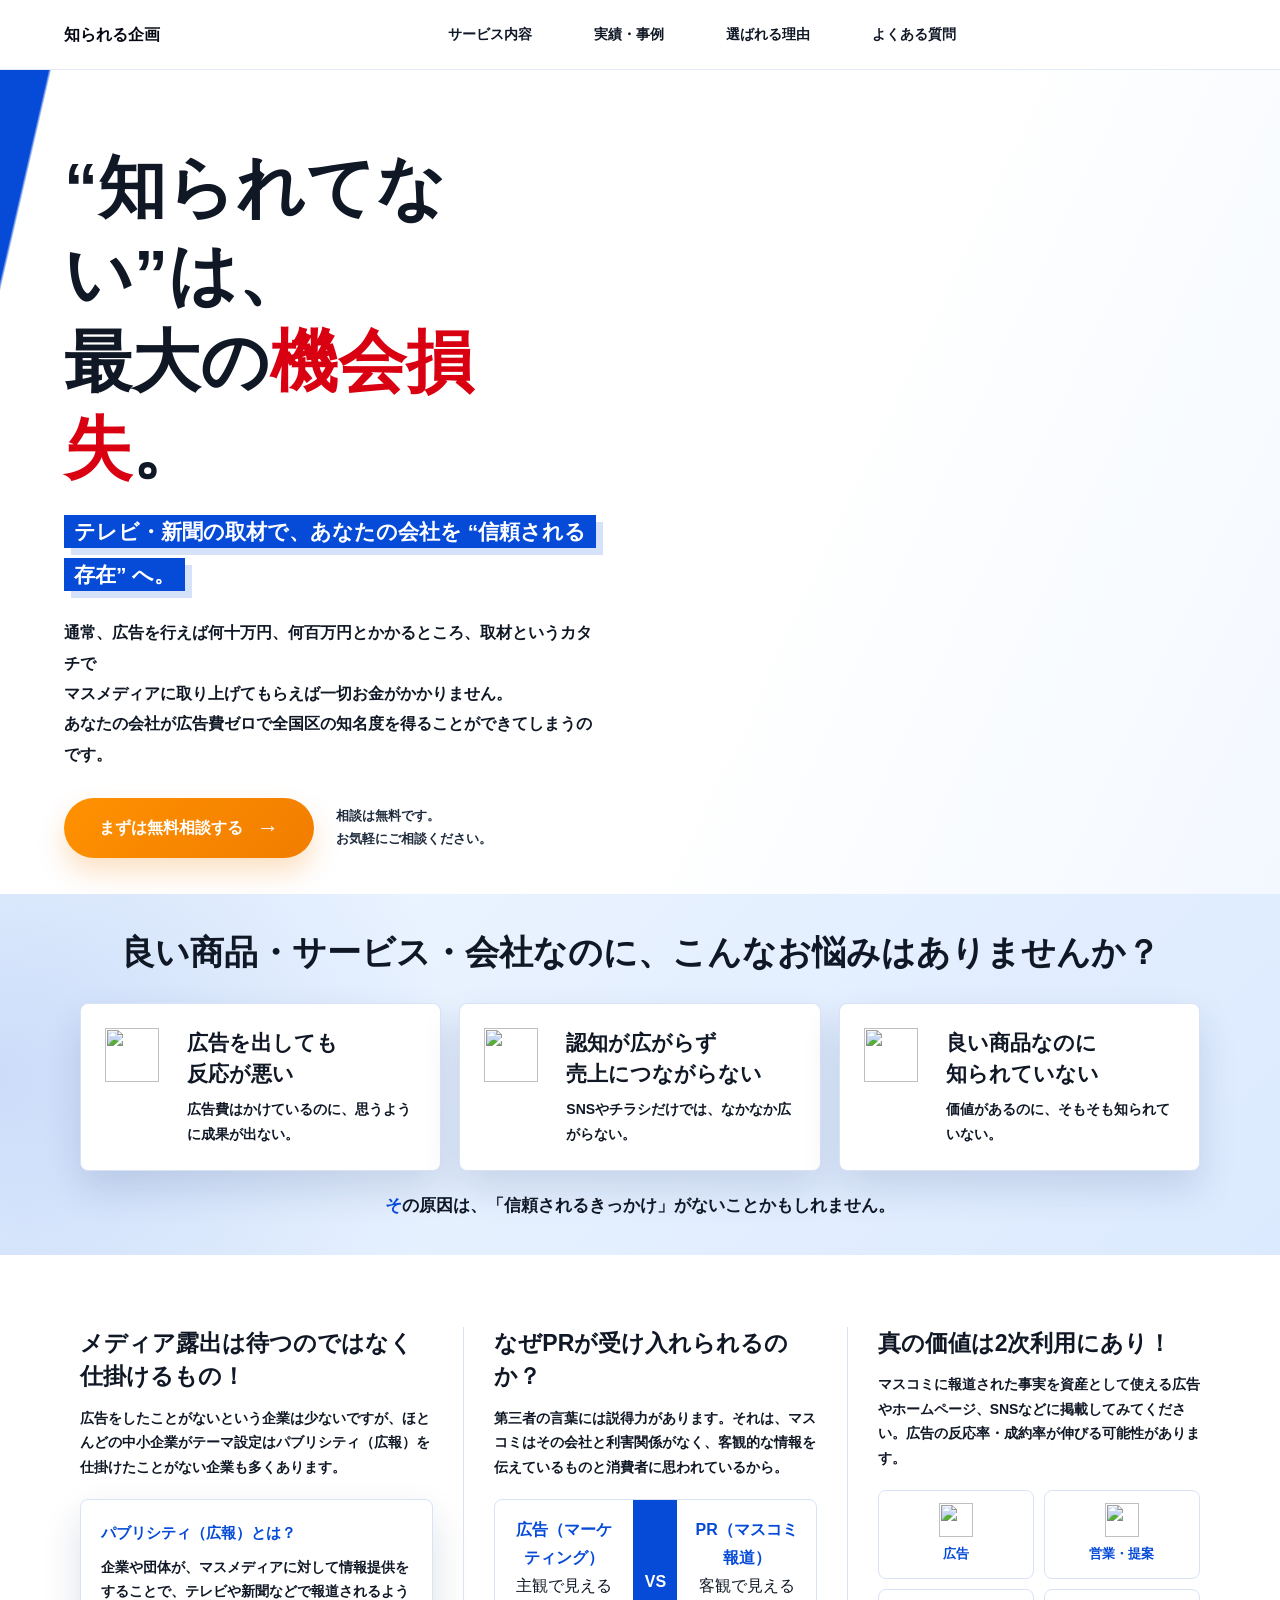
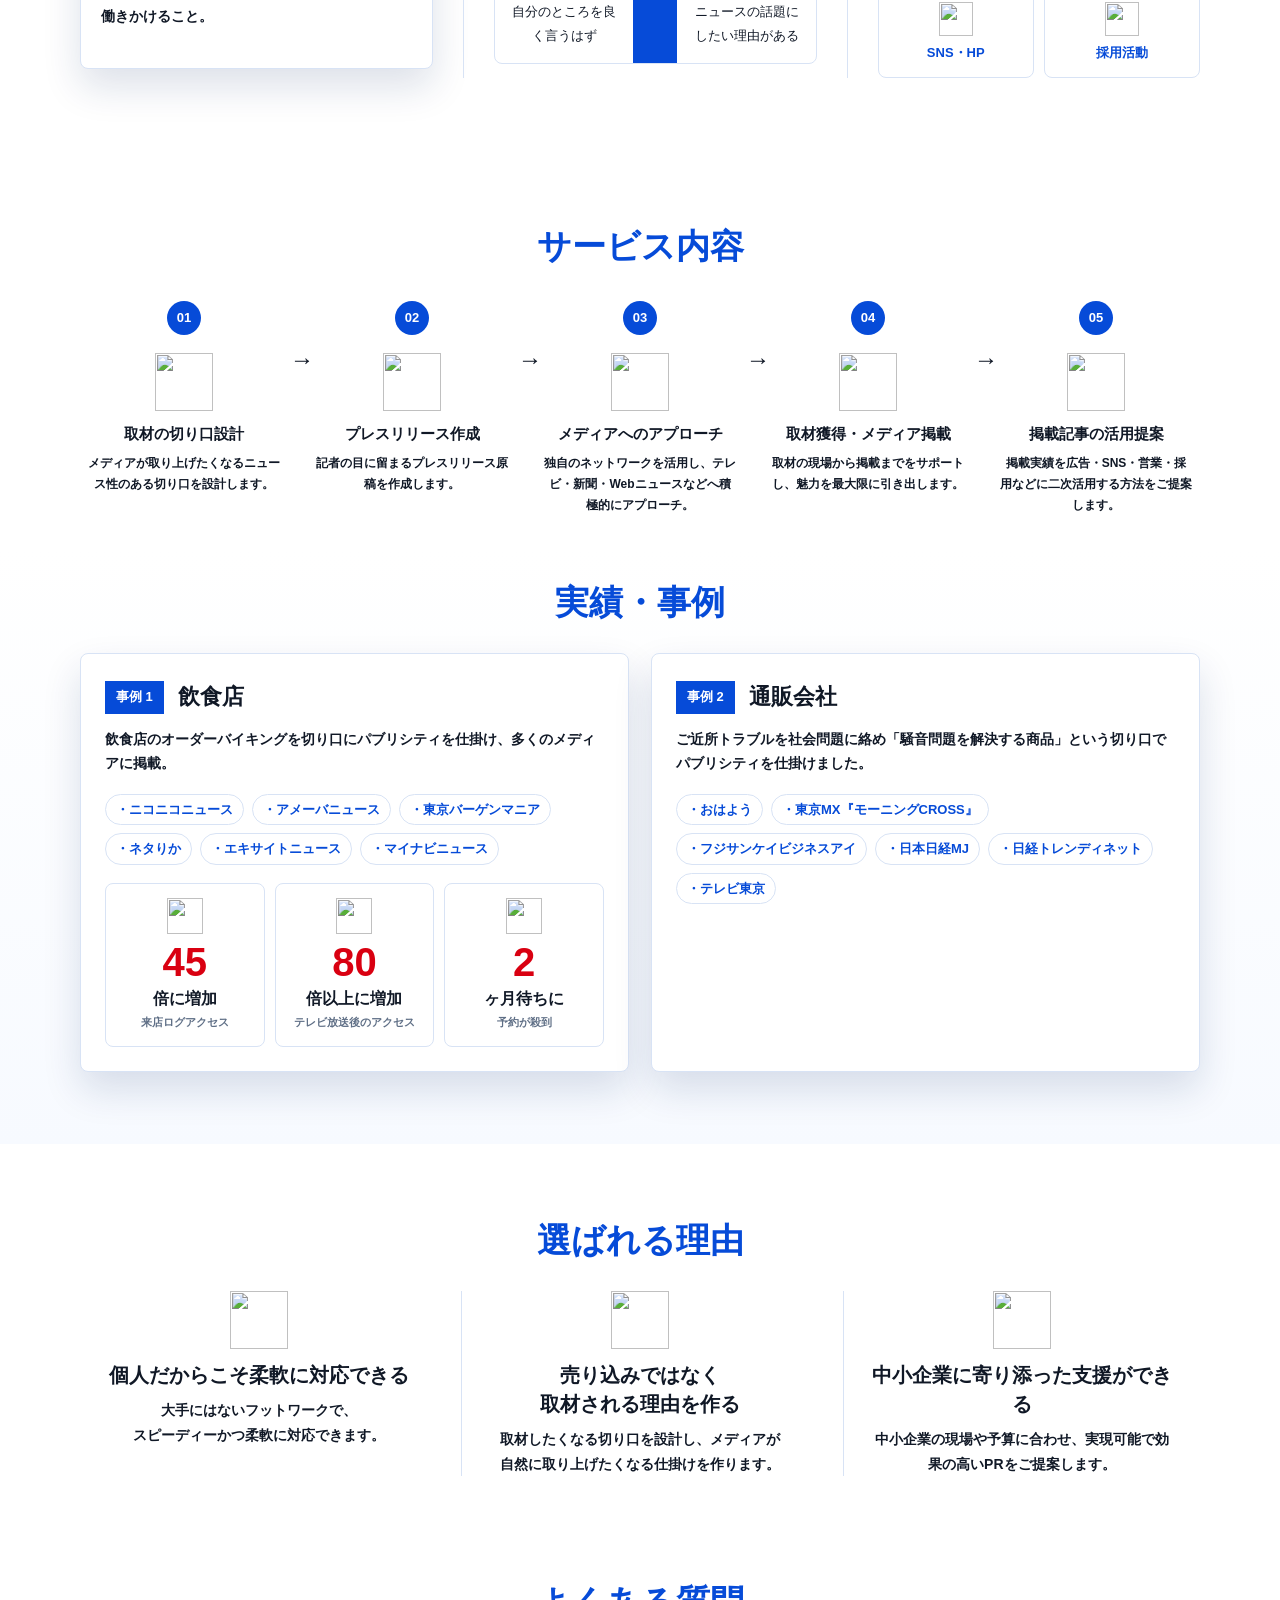
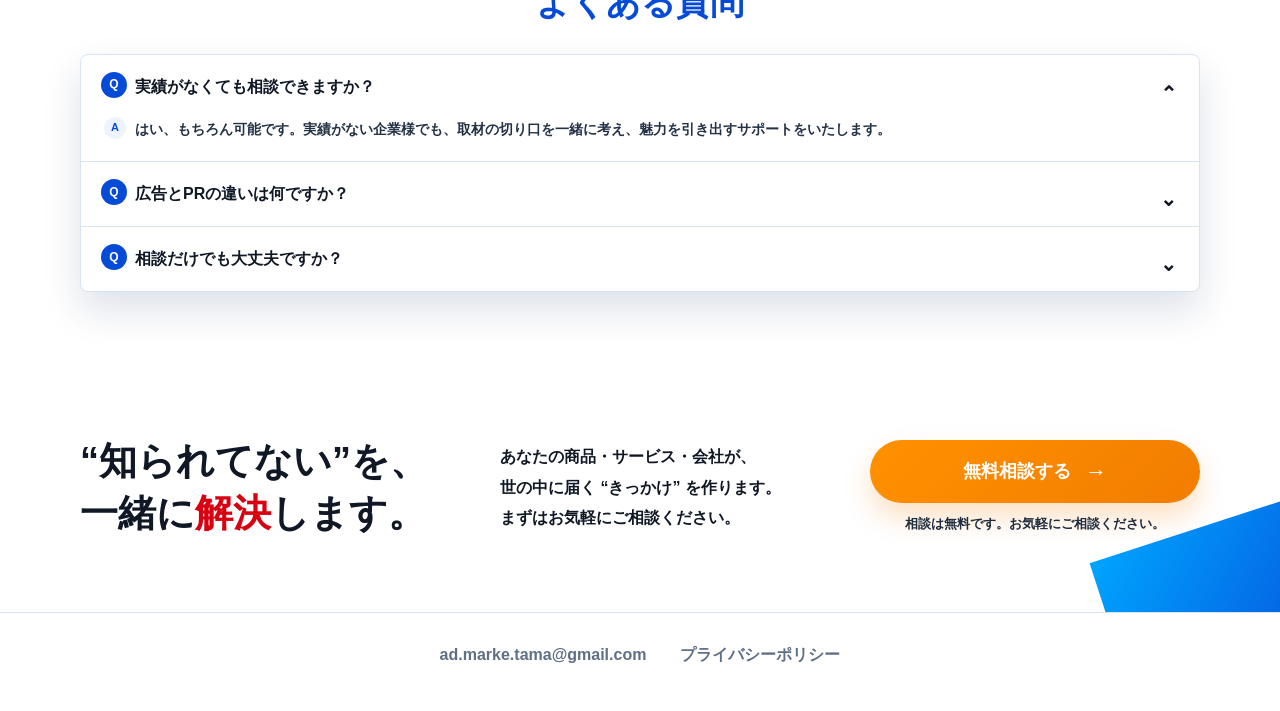
==== index.html @ 7175ac4e "Add files via upload" ====
<!doctype html>
<html lang="ja">
  <head>
    <meta charset="utf-8">
    <meta name="viewport" content="width=device-width, initial-scale=1">
    <meta name="description" content="テレビ・新聞などのメディア露出を通じて、まだ知られていない商品・サービス・会社の価値を届けるPR支援サイトです。">
    <title>知られる企画 | 知られていないを機会に変えるPR支援</title>
    <style>
      :root {
        --blue: #064bd8;
        --blue-deep: #003895;
        --blue-soft: #eef6ff;
        --red: #d90011;
        --orange: #ff9100;
        --orange-dark: #f27d00;
        --ink: #101826;
        --muted: #5f6f86;
        --line: #d8e3f5;
        --shadow: 0 18px 38px rgba(14, 45, 101, 0.14);
      }
      
      * {
        box-sizing: border-box;
      }
      
      html {
        scroll-behavior: smooth;
        scroll-padding-top: 84px;
      }
      
      body {
        margin: 0;
        color: var(--ink);
        font-family: -apple-system, BlinkMacSystemFont, "Hiragino Sans", "Yu Gothic", "YuGothic", "Noto Sans JP", sans-serif;
        line-height: 1.75;
        background: #fff;
      }
      
      a {
        color: inherit;
        text-decoration: none;
      }
      
      .container {
        width: min(1120px, calc(100% - 40px));
        margin: 0 auto;
      }
      
      .site-header {
        position: sticky;
        top: 0;
        z-index: 20;
        display: flex;
        align-items: center;
        justify-content: space-between;
        gap: 28px;
        min-height: 70px;
        padding: 14px clamp(20px, 5vw, 76px);
        background: rgba(255, 255, 255, 0.94);
        border-bottom: 1px solid rgba(216, 227, 245, 0.75);
        backdrop-filter: blur(16px);
      }
      
      .brand {
        min-width: max-content;
        color: #050812;
        font-weight: 900;
        letter-spacing: 0;
      }
      
      .site-nav {
        display: flex;
        justify-content: center;
        gap: clamp(22px, 5vw, 62px);
        width: 100%;
        font-size: 14px;
        font-weight: 900;
      }
      
      .hero {
        position: relative;
        display: grid;
        grid-template-columns: minmax(0, 0.95fr) minmax(380px, 1.05fr);
        gap: 20px;
        align-items: center;
        min-height: 560px;
        padding: clamp(44px, 6vw, 74px) clamp(20px, 5vw, 76px) 36px;
        overflow: hidden;
        background:
          linear-gradient(103deg, var(--blue) 0 3.3%, transparent 3.5%),
          linear-gradient(115deg, #fff 0%, #fff 60%, #f3f8ff 100%);
      }
      
      .hero-copy {
        position: relative;
        z-index: 2;
      }
      
      .hero h1 {
        margin: 0 0 18px;
        font-size: clamp(42px, 5.4vw, 68px);
        line-height: 1.28;
        letter-spacing: 0;
      }
      
      .hero h1 span,
      .final-cta span {
        color: var(--red);
      }
      
      .hero-ribbon {
        display: inline;
        padding: 5px 10px;
        color: #fff;
        font-size: clamp(16px, 1.9vw, 21px);
        font-weight: 900;
        line-height: 2.05;
        background: var(--blue);
        box-decoration-break: clone;
        -webkit-box-decoration-break: clone;
        box-shadow: 7px 7px 0 rgba(6, 75, 216, 0.16);
      }
      
      .hero-text {
        max-width: 650px;
        margin: 22px 0 0;
        font-size: 16px;
        font-weight: 800;
        line-height: 1.9;
      }
      
      .hero-actions {
        display: flex;
        align-items: center;
        gap: 22px;
        margin-top: 28px;
      }
      
      .hero-actions p,
      .final-grid small {
        margin: 0;
        color: #1f2c3d;
        font-size: 13px;
        font-weight: 800;
      }
      
      .button {
        display: inline-flex;
        align-items: center;
        justify-content: center;
        gap: 14px;
        min-width: 250px;
        padding: 16px 32px;
        color: #fff;
        font-size: 16px;
        font-weight: 900;
        background: linear-gradient(135deg, var(--orange), var(--orange-dark));
        border-radius: 999px;
        box-shadow: 0 14px 28px rgba(242, 125, 0, 0.24);
      }
      
      .button::after {
        content: "→";
        font-size: 22px;
        line-height: 1;
      }
      
      .button.large {
        min-width: 330px;
        font-size: 18px;
      }
      
      .hero-visual {
        position: relative;
        z-index: 1;
      }
      
      .hero-visual img {
        display: block;
        width: min(100%, 780px);
        margin-left: auto;
        filter: drop-shadow(0 24px 28px rgba(3, 52, 147, 0.16));
      }
      
      .section {
        padding: clamp(44px, 6vw, 72px) 0;
      }
      
      .band {
        padding: 34px 0;
        background:
          radial-gradient(circle at 0% 50%, rgba(6, 75, 216, 0.14), transparent 35%),
          linear-gradient(135deg, #eef6ff, #dceaff);
      }
      
      .problem h2,
      .section-title {
        margin: 0 0 26px;
        color: var(--ink);
        font-size: clamp(24px, 3vw, 34px);
        line-height: 1.45;
        text-align: center;
      }
      
      .section-title,
      .faq .section-title {
        color: var(--blue);
      }
      
      .problem-grid {
        display: grid;
        grid-template-columns: repeat(3, 1fr);
        gap: 18px;
      }
      
      .problem-card,
      .case-card,
      .faq-list,
      .mini-box {
        background: #fff;
        border: 1px solid var(--line);
        border-radius: 8px;
        box-shadow: var(--shadow);
      }
      
      .problem-card {
        display: grid;
        grid-template-columns: 64px 1fr;
        gap: 8px 18px;
        min-height: 150px;
        padding: 24px;
      }
      
      .asset-icon {
        display: block;
        width: 54px;
        height: 54px;
        object-fit: contain;
      }
      
      .service-icon {
        display: block;
        width: 58px;
        height: 58px;
        margin: 0 auto 12px;
        object-fit: contain;
      }
      
      .reason-icon {
        display: block;
        width: 58px;
        height: 58px;
        margin: 0 auto 12px;
        object-fit: contain;
      }
      
      .problem-card h3 {
        margin: 0;
        font-size: 21px;
        line-height: 1.45;
      }
      
      .problem-card p {
        grid-column: 2;
        margin: 0;
        font-size: 14px;
        font-weight: 800;
      }
      
      .center-note {
        margin: 20px 0 0;
        text-align: center;
        font-size: 17px;
        font-weight: 900;
      }
      
      .center-note::first-letter {
        color: var(--blue);
      }
      
      .insight-grid {
        display: grid;
        grid-template-columns: repeat(3, 1fr);
        gap: 30px;
      }
      
      .insight article + article {
        padding-left: 30px;
        border-left: 1px solid var(--line);
      }
      
      .insight h2 {
        margin: 0 0 12px;
        font-size: 23px;
        line-height: 1.45;
      }
      
      .insight p {
        margin: 0 0 20px;
        font-size: 14px;
        font-weight: 800;
      }
      
      .mini-box {
        padding: 20px;
      }
      
      .mini-box h3 {
        margin: 0 0 8px;
        color: var(--blue);
        font-size: 15px;
      }
      
      .compare {
        display: grid;
        grid-template-columns: 1fr 44px 1fr;
        overflow: hidden;
        border: 1px solid var(--line);
        border-radius: 8px;
      }
      
      .compare div {
        padding: 16px;
        text-align: center;
      }
      
      .compare strong {
        display: grid;
        place-items: center;
        color: #fff;
        background: var(--blue);
      }
      
      .compare b,
      .compare span,
      .compare small {
        display: block;
      }
      
      .compare b {
        color: var(--blue);
      }
      
      .reuse-grid {
        display: grid;
        grid-template-columns: repeat(2, 1fr);
        gap: 10px;
      }
      
      .reuse-grid span {
        display: grid;
        gap: 6px;
        place-items: center;
        padding: 12px 8px;
        color: var(--blue);
        text-align: center;
        font-size: 13px;
        font-weight: 900;
        border: 1px solid var(--line);
        border-radius: 8px;
      }
      
      .reuse-grid img {
        width: 34px;
        height: 34px;
        object-fit: contain;
      }
      
      .service {
        padding-bottom: 34px;
      }
      
      .service-steps {
        display: grid;
        grid-template-columns: repeat(5, 1fr);
        gap: 20px;
        padding: 0;
        margin: 0;
        list-style: none;
      }
      
      .service-steps li {
        position: relative;
        padding: 4px 8px 0;
        text-align: center;
      }
      
      .service-steps li + li::before {
        position: absolute;
        top: 42px;
        left: -18px;
        content: "→";
        font-size: 24px;
        font-weight: 900;
      }
      
      .service-steps span {
        display: inline-grid;
        place-items: center;
        width: 34px;
        height: 34px;
        margin-bottom: 18px;
        color: #fff;
        font-size: 13px;
        font-weight: 900;
        background: var(--blue);
        border-radius: 50%;
      }
      
      .service-steps h3 {
        margin: 0 0 8px;
        font-size: 15px;
        line-height: 1.45;
      }
      
      .service-steps p {
        margin: 0;
        font-size: 12px;
        font-weight: 800;
      }
      
      .works {
        padding-top: 28px;
        background: linear-gradient(180deg, #fff, #f7faff);
      }
      
      .works-grid {
        display: grid;
        grid-template-columns: 1fr 1fr;
        gap: 22px;
      }
      
      .case-card {
        padding: 24px;
      }
      
      .case-head {
        display: flex;
        align-items: center;
        gap: 14px;
        margin-bottom: 10px;
      }
      
      .case-head span {
        padding: 5px 11px;
        color: #fff;
        font-size: 13px;
        font-weight: 900;
        background: var(--blue);
      }
      
      .case-head h3 {
        margin: 0;
        font-size: 22px;
      }
      
      .case-card p {
        margin: 0 0 18px;
        font-size: 14px;
        font-weight: 800;
      }
      
      .media-list {
        display: flex;
        flex-wrap: wrap;
        gap: 8px;
        margin-bottom: 18px;
      }
      
      .media-list span {
        display: inline-flex;
        align-items: center;
        min-height: 30px;
        padding: 6px 10px;
        color: var(--blue);
        font-size: 13px;
        font-weight: 900;
        line-height: 1.35;
        background: #fff;
        border: 1px solid var(--line);
        border-radius: 999px;
      }
      
      .media-list span::before {
        content: "・";
      }
      
      .stats-grid {
        display: grid;
        grid-template-columns: repeat(3, 1fr);
        gap: 10px;
      }
      
      .stats-grid div {
        min-height: 112px;
        padding: 14px 8px;
        text-align: center;
        border: 1px solid var(--line);
        border-radius: 8px;
      }
      
      .stats-grid img {
        display: block;
        width: 36px;
        height: 36px;
        margin: 0 auto 8px;
        object-fit: contain;
      }
      
      .stats-grid b {
        color: var(--red);
        font-size: 40px;
        line-height: 1;
      }
      
      .stats-grid strong,
      .stats-grid small {
        display: block;
        font-weight: 900;
      }
      
      .stats-grid small {
        color: var(--muted);
        font-size: 11px;
      }
      
      .reason-grid {
        display: grid;
        grid-template-columns: repeat(3, 1fr);
        gap: 24px;
      }
      
      .reason-grid article {
        padding: 0 28px;
        text-align: center;
      }
      
      .reason-grid article + article {
        border-left: 1px solid var(--line);
      }
      
      .reason-grid h3 {
        margin: 0 0 8px;
        font-size: 20px;
        line-height: 1.45;
      }
      
      .reason-grid p {
        margin: 0;
        font-size: 14px;
        font-weight: 800;
      }
      
      .faq {
        padding-top: 30px;
      }
      
      .faq-list {
        overflow: hidden;
      }
      
      .faq-list details + details {
        border-top: 1px solid var(--line);
      }
      
      .faq-list summary {
        position: relative;
        display: block;
        padding: 18px 46px 18px 54px;
        cursor: pointer;
        font-weight: 900;
        list-style: none;
      }
      
      .faq-list summary::-webkit-details-marker {
        display: none;
      }
      
      .faq-list summary::before {
        position: absolute;
        top: 17px;
        left: 20px;
        display: grid;
        width: 26px;
        height: 26px;
        place-items: center;
        content: "Q";
        color: #fff;
        font-size: 12px;
        background: var(--blue);
        border-radius: 50%;
      }
      
      .faq-list summary::after {
        position: absolute;
        top: 20px;
        right: 22px;
        content: "⌄";
        font-size: 20px;
      }
      
      .faq-list details[open] summary::after {
        transform: rotate(180deg);
      }
      
      .faq-list p {
        position: relative;
        margin: -2px 0 20px;
        padding: 0 46px 0 54px;
        color: #243247;
        font-size: 14px;
        font-weight: 800;
      }
      
      .faq-list p::before {
        position: absolute;
        left: 23px;
        display: grid;
        width: 22px;
        height: 22px;
        place-items: center;
        content: "A";
        color: var(--blue);
        font-size: 11px;
        font-weight: 900;
        background: #eef4ff;
        border-radius: 50%;
      }
      
      .final-cta {
        position: relative;
        overflow: hidden;
      }
      
      .final-cta::after {
        position: absolute;
        right: -70px;
        bottom: -80px;
        width: 240px;
        height: 170px;
        content: "";
        background: linear-gradient(135deg, #00a4ff, var(--blue));
        transform: rotate(-18deg);
      }
      
      .final-grid {
        position: relative;
        z-index: 1;
        display: grid;
        grid-template-columns: minmax(390px, 0.9fr) minmax(300px, 1fr) auto;
        gap: 30px;
        align-items: center;
      }
      
      .final-grid h2 {
        margin: 0;
        min-width: 390px;
        font-size: clamp(28px, 3vw, 38px);
        line-height: 1.36;
      }
      
      .final-keep {
        font-weight: inherit;
        white-space: nowrap;
      }
      
      .final-keep strong {
        color: var(--red);
      }
      
      .final-grid p {
        margin: 0;
        font-weight: 900;
        line-height: 1.9;
      }
      
      .final-grid small {
        display: block;
        margin-top: 10px;
        text-align: center;
      }
      
      .site-footer {
        display: flex;
        justify-content: center;
        gap: 34px;
        padding: 28px 20px 42px;
        color: var(--muted);
        font-weight: 900;
        background: #fff;
        border-top: 1px solid var(--line);
      }
      
      @media (max-width: 980px) {
        html {
          scroll-padding-top: 112px;
        }
      
        .site-header {
          align-items: flex-start;
          flex-direction: column;
          gap: 10px;
        }
      
        .site-nav {
          justify-content: flex-start;
          gap: 18px;
          overflow-x: auto;
          width: 100%;
          padding-bottom: 2px;
          white-space: nowrap;
        }
      
        .hero {
          grid-template-columns: 1fr;
          min-height: auto;
        }
      
        .hero-visual img {
          width: min(100%, 640px);
        }
      
        .problem-grid,
        .insight-grid,
        .works-grid,
        .reason-grid,
        .final-grid {
          grid-template-columns: 1fr;
        }
      
        .insight article + article,
        .reason-grid article + article {
          padding-left: 0;
          border-left: 0;
        }
      
        .service-steps {
          grid-template-columns: 1fr 1fr;
        }
      
        .service-steps li + li::before {
          display: none;
        }
      
        .final-grid {
          justify-items: start;
        }
      }
      
      @media (max-width: 640px) {
        .container {
          width: min(100% - 28px, 560px);
        }
      
        .site-header {
          min-height: auto;
          padding: 12px 16px;
        }
      
        .brand {
          font-size: 18px;
        }
      
        .site-nav {
          font-size: 12px;
        }
      
        .hero {
          padding: 32px 16px 22px;
          background:
            linear-gradient(96deg, var(--blue) 0 8%, transparent 8.3%),
            linear-gradient(180deg, #fff, #eef5ff);
        }
      
        .hero h1 {
          padding-left: 16px;
          font-size: 38px;
        }
      
        .hero-ribbon {
          font-size: 14px;
        }
      
        .hero-text {
          font-size: 15px;
          line-height: 1.85;
        }
      
        .hero-actions {
          align-items: stretch;
          flex-direction: column;
        }
      
        .button,
        .button.large {
          width: 100%;
          min-width: 0;
        }
      
        .hero-visual {
          margin: 14px -16px -8px 0;
        }
      
        .hero-visual img {
          width: min(100%, 560px);
        }
      
        .final-grid h2 {
          min-width: 0;
          width: 100%;
          font-size: 28px;
        }
      
        .section {
          padding: 40px 0;
        }
      
        .problem-card {
          grid-template-columns: 1fr;
          text-align: center;
        }
      
        .problem-card p {
          grid-column: auto;
        }
      
        .asset-icon {
          margin: 0 auto;
        }
      
        .service-steps,
        .stats-grid,
        .media-list,
        .reuse-grid {
          grid-template-columns: 1fr;
        }
      
        .case-card {
          padding: 20px;
        }
      
        .site-footer {
          align-items: center;
          flex-direction: column;
          gap: 10px;
          text-align: center;
        }
      }

      @media (max-width: 768px) {
        html {
          scroll-padding-top: 0;
        }

        body {
          min-width: 0;
        }

        .container {
          width: min(100% - 28px, 560px);
        }

        .site-header {
          position: static;
          align-items: flex-start;
          gap: 12px;
          padding: 14px 16px;
        }

        .brand {
          font-size: 18px;
          line-height: 1.4;
        }

        .site-nav {
          display: flex;
          flex-wrap: wrap;
          justify-content: flex-start;
          gap: 10px 18px;
          overflow: visible;
          width: 100%;
          padding-bottom: 0;
          font-size: 12px;
          line-height: 1.5;
          white-space: normal;
        }

        .hero {
          grid-template-columns: 1fr;
          gap: 24px;
          min-height: auto;
          padding: 32px 16px 28px;
          overflow: visible;
          background:
            linear-gradient(96deg, var(--blue) 0 7%, transparent 7.3%),
            linear-gradient(180deg, #fff, #eef5ff);
        }

        .hero h1 {
          max-width: 100%;
          padding-left: 14px;
          margin-bottom: 16px;
          font-size: clamp(34px, 10vw, 40px);
          line-height: 1.28;
        }

        .hero-ribbon {
          display: inline;
          padding: 4px 8px;
          font-size: 14px;
          line-height: 2;
          box-shadow: 5px 5px 0 rgba(6, 75, 216, 0.14);
          box-decoration-break: clone;
          -webkit-box-decoration-break: clone;
        }

        .hero-text {
          max-width: 100%;
          margin-top: 18px;
          font-size: 14px;
          line-height: 1.9;
          overflow-wrap: anywhere;
        }

        .hero-actions {
          align-items: center;
          flex-direction: column;
          gap: 12px;
          margin-top: 22px;
        }

        .hero-actions p {
          width: 100%;
          text-align: center;
        }

        .button,
        .button.large {
          width: min(100%, 340px);
          min-width: 0;
          min-height: 52px;
          padding: 14px 22px;
          font-size: 15px;
        }

        .hero-visual {
          width: 100%;
          margin: 0;
        }

        .hero-visual img {
          width: 100%;
          max-width: 560px;
          height: auto;
          margin: 0 auto;
        }

        .section,
        .band {
          padding: 38px 0;
        }

        .problem h2,
        .section-title {
          margin-bottom: 18px;
          font-size: 23px;
          line-height: 1.55;
        }

        .problem-grid,
        .insight-grid,
        .works-grid,
        .reason-grid,
        .final-grid {
          display: grid;
          grid-template-columns: 1fr;
          gap: 16px;
        }

        .problem-card {
          grid-template-columns: 1fr;
          justify-items: center;
          gap: 10px;
          min-height: 0;
          padding: 18px;
          text-align: center;
        }

        .asset-icon {
          width: 44px;
          height: 44px;
          margin: 0;
        }

        .problem-card h3 {
          font-size: 18px;
          line-height: 1.45;
        }

        .problem-card p {
          grid-column: 1 / -1;
          font-size: 13px;
          line-height: 1.8;
        }

        .center-note {
          font-size: 14px;
          line-height: 1.8;
        }

        .insight article + article,
        .reason-grid article + article {
          padding-left: 0;
          border-left: 0;
        }

        .insight article,
        .case-card,
        .final-grid {
          text-align: center;
        }

        .insight h2 {
          font-size: 20px;
          line-height: 1.5;
        }

        .insight p,
        .case-card p,
        .reason-grid p {
          font-size: 13px;
          line-height: 1.85;
        }

        .mini-box {
          padding: 18px;
          text-align: center;
        }

        .compare {
          grid-template-columns: 1fr;
        }

        .compare strong {
          min-height: 34px;
        }

        .reuse-grid,
        .stats-grid,
        .media-list,
        .logo-grid {
          grid-template-columns: 1fr;
        }

        .reuse-grid {
          gap: 10px;
        }

        .reuse-grid span,
        .media-list span {
          width: 100%;
          justify-content: center;
          text-align: center;
          white-space: normal;
          overflow-wrap: anywhere;
        }

        .service-steps {
          grid-template-columns: 1fr;
          gap: 18px;
        }

        .service-steps li {
          padding: 0 4px;
        }

        .service-steps li + li::before {
          display: none;
        }

        .service-icon {
          width: 52px;
          height: 52px;
        }

        .service-steps h3 {
          font-size: 16px;
        }

        .service-steps p {
          font-size: 13px;
          line-height: 1.75;
        }

        .case-card {
          padding: 18px;
        }

        .case-head {
          align-items: center;
          flex-direction: column;
          gap: 8px;
        }

        .case-head h3 {
          font-size: 20px;
        }

        .stats-grid {
          gap: 10px;
        }

        .stats-grid div {
          min-height: 0;
          padding: 14px 10px;
        }

        .reason-grid article {
          padding: 0;
        }

        .reason-icon {
          width: 52px;
          height: 52px;
        }

        .reason-grid h3 {
          font-size: 18px;
          line-height: 1.55;
        }

        .faq-list {
          overflow: visible;
        }

        .faq-list summary {
          padding: 16px 40px 16px 50px;
          font-size: 14px;
          line-height: 1.65;
          overflow-wrap: anywhere;
        }

        .faq-list summary::before {
          top: 17px;
          left: 16px;
        }

        .faq-list summary::after {
          top: 20px;
          right: 16px;
        }

        .faq-list p {
          margin-bottom: 18px;
          padding: 0 18px 0 50px;
          font-size: 13px;
          line-height: 1.85;
          overflow-wrap: anywhere;
        }

        .faq-list p::before {
          left: 18px;
        }

        .final-cta {
          overflow: visible;
        }

        .final-cta::after {
          right: 0;
          bottom: 0;
          width: 88px;
          height: 72px;
          clip-path: polygon(100% 0, 100% 100%, 0 100%);
          transform: none;
        }

        .final-grid {
          justify-items: stretch;
        }

        .final-grid h2 {
          width: 100%;
          min-width: 0;
          font-size: 27px;
          line-height: 1.45;
          text-align: center;
        }

        .final-keep {
          white-space: normal;
        }

        .final-grid p {
          font-size: 14px;
          line-height: 1.9;
          text-align: center;
        }

        .final-grid small {
          text-align: center;
        }

        .site-footer {
          align-items: center;
          flex-direction: column;
          gap: 10px;
          padding: 24px 16px 34px;
          text-align: center;
          font-size: 13px;
        }
      }
    </style>
  </head>
  <body>
    <header class="site-header">
      <a class="brand" href="#top">知られる企画</a>
      <nav class="site-nav" aria-label="メインナビゲーション">
        <a href="#service">サービス内容</a>
        <a href="#works">実績・事例</a>
        <a href="#reason">選ばれる理由</a>
        <a href="#faq">よくある質問</a>
      </nav>
    </header>

    <main>
      <section id="top" class="hero">
        <div class="hero-copy">
          <h1>“知られてない”は、<br>最大の<span>機会損失</span>。</h1>
          <p class="hero-ribbon">テレビ・新聞の取材で、あなたの会社を “信頼される存在” へ。</p>
          <p class="hero-text">通常、広告を行えば何十万円、何百万円とかかるところ、取材というカタチで<br>マスメディアに取り上げてもらえば一切お金がかかりません。<br>あなたの会社が広告費ゼロで全国区の知名度を得ることができてしまうのです。</p>
          <div class="hero-actions">
            <a class="button" href="mailto:ad.marke.tama@gmail.com?subject=%E7%84%A1%E6%96%99%E7%9B%B8%E8%AB%87%E3%81%AE%E3%81%8A%E5%95%8F%E3%81%84%E5%90%88%E3%82%8F%E3%81%9B">まずは無料相談する</a>
            <p>相談は無料です。<br>お気軽にご相談ください。</p>
          </div>
        </div>
        <div class="hero-visual" aria-hidden="true">
          <img src="assets/fv-tv-newspaper-transparent.png?v=2" alt="">
        </div>
      </section>

      <section class="problem band">
        <div class="container">
          <h2>良い商品・サービス・会社なのに、こんなお悩みはありませんか？</h2>
          <div class="problem-grid">
            <article class="problem-card">
              <img class="asset-icon" src="downloadable-assets/icons/problem_megaphone.svg" alt="">
              <h3>広告を出しても<br>反応が悪い</h3>
              <p>広告費はかけているのに、思うように成果が出ない。</p>
            </article>
            <article class="problem-card">
              <img class="asset-icon" src="downloadable-assets/icons/problem_people.svg" alt="">
              <h3>認知が広がらず<br>売上につながらない</h3>
              <p>SNSやチラシだけでは、なかなか広がらない。</p>
            </article>
            <article class="problem-card">
              <img class="asset-icon" src="downloadable-assets/icons/problem_scribble.svg" alt="">
              <h3>良い商品なのに<br>知られていない</h3>
              <p>価値があるのに、そもそも知られていない。</p>
            </article>
          </div>
          <p class="center-note">その原因は、「信頼されるきっかけ」がないことかもしれません。</p>
        </div>
      </section>

      <section class="insight section">
        <div class="container insight-grid">
          <article>
            <h2>メディア露出は待つのではなく<br>仕掛けるもの！</h2>
            <p>広告をしたことがないという企業は少ないですが、ほとんどの中小企業がテーマ設定はパブリシティ（広報）を仕掛けたことがない企業も多くあります。</p>
            <div class="mini-box">
              <h3>パブリシティ（広報）とは？</h3>
              <p>企業や団体が、マスメディアに対して情報提供をすることで、テレビや新聞などで報道されるよう働きかけること。</p>
            </div>
          </article>
          <article>
            <h2>なぜPRが受け入れられるのか？</h2>
            <p>第三者の言葉には説得力があります。それは、マスコミはその会社と利害関係がなく、客観的な情報を伝えているものと消費者に思われているから。</p>
            <div class="compare">
              <div>
                <b>広告（マーケティング）</b>
                <span>主観で見える</span>
                <small>自分のところを良く言うはず</small>
              </div>
              <strong>VS</strong>
              <div>
                <b>PR（マスコミ報道）</b>
                <span>客観で見える</span>
                <small>ニュースの話題にしたい理由がある</small>
              </div>
            </div>
          </article>
          <article>
            <h2>真の価値は2次利用にあり！</h2>
            <p>マスコミに報道された事実を資産として使える広告やホームページ、SNSなどに掲載してみてください。広告の反応率・成約率が伸びる可能性があります。</p>
            <div class="reuse-grid">
              <span><img src="downloadable-assets/icons/reuse_ad.svg" alt="">広告</span>
              <span><img src="downloadable-assets/icons/reuse_sales.svg" alt="">営業・提案</span>
              <span><img src="downloadable-assets/icons/reuse_sns_hp.svg" alt="">SNS・HP</span>
              <span><img src="downloadable-assets/icons/reuse_recruit.svg" alt="">採用活動</span>
            </div>
          </article>
        </div>
      </section>

      <section id="service" class="section service">
        <div class="container">
          <h2 class="section-title">サービス内容</h2>
          <ol class="service-steps">
            <li><span>01</span><img class="service-icon" src="downloadable-assets/icons/service_lightbulb.svg" alt=""><h3>取材の切り口設計</h3><p>メディアが取り上げたくなるニュース性のある切り口を設計します。</p></li>
            <li><span>02</span><img class="service-icon" src="downloadable-assets/icons/service_press_release.svg" alt=""><h3>プレスリリース作成</h3><p>記者の目に留まるプレスリリース原稿を作成します。</p></li>
            <li><span>03</span><img class="service-icon" src="downloadable-assets/icons/service_handshake.svg" alt=""><h3>メディアへのアプローチ</h3><p>独自のネットワークを活用し、テレビ・新聞・Webニュースなどへ積極的にアプローチ。</p></li>
            <li><span>04</span><img class="service-icon" src="downloadable-assets/icons/service_microphone.svg" alt=""><h3>取材獲得・メディア掲載</h3><p>取材の現場から掲載までをサポートし、魅力を最大限に引き出します。</p></li>
            <li><span>05</span><img class="service-icon" src="downloadable-assets/icons/service_chart.svg" alt=""><h3>掲載記事の活用提案</h3><p>掲載実績を広告・SNS・営業・採用などに二次活用する方法をご提案します。</p></li>
          </ol>
        </div>
      </section>

      <section id="works" class="section works">
        <div class="container">
          <h2 class="section-title">実績・事例</h2>
          <div class="works-grid">
            <article class="case-card">
              <div class="case-head"><span>事例 1</span><h3>飲食店</h3></div>
              <p>飲食店のオーダーバイキングを切り口にパブリシティを仕掛け、多くのメディアに掲載。</p>
              <div class="media-list" aria-label="掲載メディア">
                <span>ニコニコニュース</span><span>アメーバニュース</span><span>東京バーゲンマニア</span><span>ネタりか</span><span>エキサイトニュース</span><span>マイナビニュース</span>
              </div>
              <div class="stats-grid">
                <div><img src="downloadable-assets/icons/stats_growth.svg" alt=""><b>45</b><strong>倍に増加</strong><small>来店ログアクセス</small></div>
                <div><img src="downloadable-assets/icons/stats_tv.svg" alt=""><b>80</b><strong>倍以上に増加</strong><small>テレビ放送後のアクセス</small></div>
                <div><img src="downloadable-assets/icons/stats_calendar.svg" alt=""><b>2</b><strong>ヶ月待ちに</strong><small>予約が殺到</small></div>
              </div>
            </article>
            <article class="case-card">
              <div class="case-head"><span>事例 2</span><h3>通販会社</h3></div>
              <p>ご近所トラブルを社会問題に絡め「騒音問題を解決する商品」という切り口でパブリシティを仕掛けました。</p>
              <div class="media-list" aria-label="掲載メディア">
                <span>おはよう</span><span>東京MX『モーニングCROSS』</span><span>フジサンケイビジネスアイ</span><span>日本日経MJ</span><span>日経トレンディネット</span><span>テレビ東京</span>
              </div>
            </article>
          </div>
        </div>
      </section>

      <section id="reason" class="section reason">
        <div class="container">
          <h2 class="section-title">選ばれる理由</h2>
          <div class="reason-grid">
            <article><img class="reason-icon" src="downloadable-assets/icons/reason_person.svg" alt=""><h3>個人だからこそ柔軟に対応できる</h3><p>大手にはないフットワークで、<br>スピーディーかつ柔軟に対応できます。</p></article>
            <article><img class="reason-icon" src="downloadable-assets/icons/reason_pen.svg" alt=""><h3>売り込みではなく<br>取材される理由を作る</h3><p>取材したくなる切り口を設計し、メディアが<br>自然に取り上げたくなる仕掛けを作ります。</p></article>
            <article><img class="reason-icon" src="downloadable-assets/icons/reason_heart.svg" alt=""><h3>中小企業に寄り添った支援ができる</h3><p>中小企業の現場や予算に合わせ、実現可能で効果の高いPRをご提案します。</p></article>
          </div>
        </div>
      </section>

      <section id="faq" class="section faq">
        <div class="container">
          <h2 class="section-title">よくある質問</h2>
          <div class="faq-list">
            <details open>
              <summary>実績がなくても相談できますか？</summary>
              <p>はい、もちろん可能です。実績がない企業様でも、取材の切り口を一緒に考え、魅力を引き出すサポートをいたします。</p>
            </details>
            <details>
              <summary>広告とPRの違いは何ですか？</summary>
              <p>広告は「お金で買える情報」ですが、PRは第三者であるメディアが伝える情報です。信頼性が高く、消費者に受け入れられやすいのが特徴です。</p>
            </details>
            <details>
              <summary>相談だけでも大丈夫ですか？</summary>
              <p>はい、相談だけでも大歓迎です。まずは現状のお悩みをお聞かせください。</p>
            </details>
          </div>
        </div>
      </section>

      <section class="final-cta section">
        <div class="container final-grid">
          <h2>“知られてない”を、<br><b class="final-keep">一緒に<strong>解決</strong>します。</b></h2>
          <p>あなたの商品・サービス・会社が、<br>世の中に届く “きっかけ” を作ります。<br>まずはお気軽にご相談ください。</p>
          <div>
            <a class="button large" href="mailto:ad.marke.tama@gmail.com?subject=%E7%84%A1%E6%96%99%E7%9B%B8%E8%AB%87%E3%81%AE%E3%81%8A%E5%95%8F%E3%81%84%E5%90%88%E3%82%8F%E3%81%9B">無料相談する</a>
            <small>相談は無料です。お気軽にご相談ください。</small>
          </div>
        </div>
      </section>
    </main>

    <footer class="site-footer">
      <a href="mailto:ad.marke.tama@gmail.com">ad.marke.tama@gmail.com</a>
      <a href="privacy.html">プライバシーポリシー</a>
    </footer>
  </body>
</html>
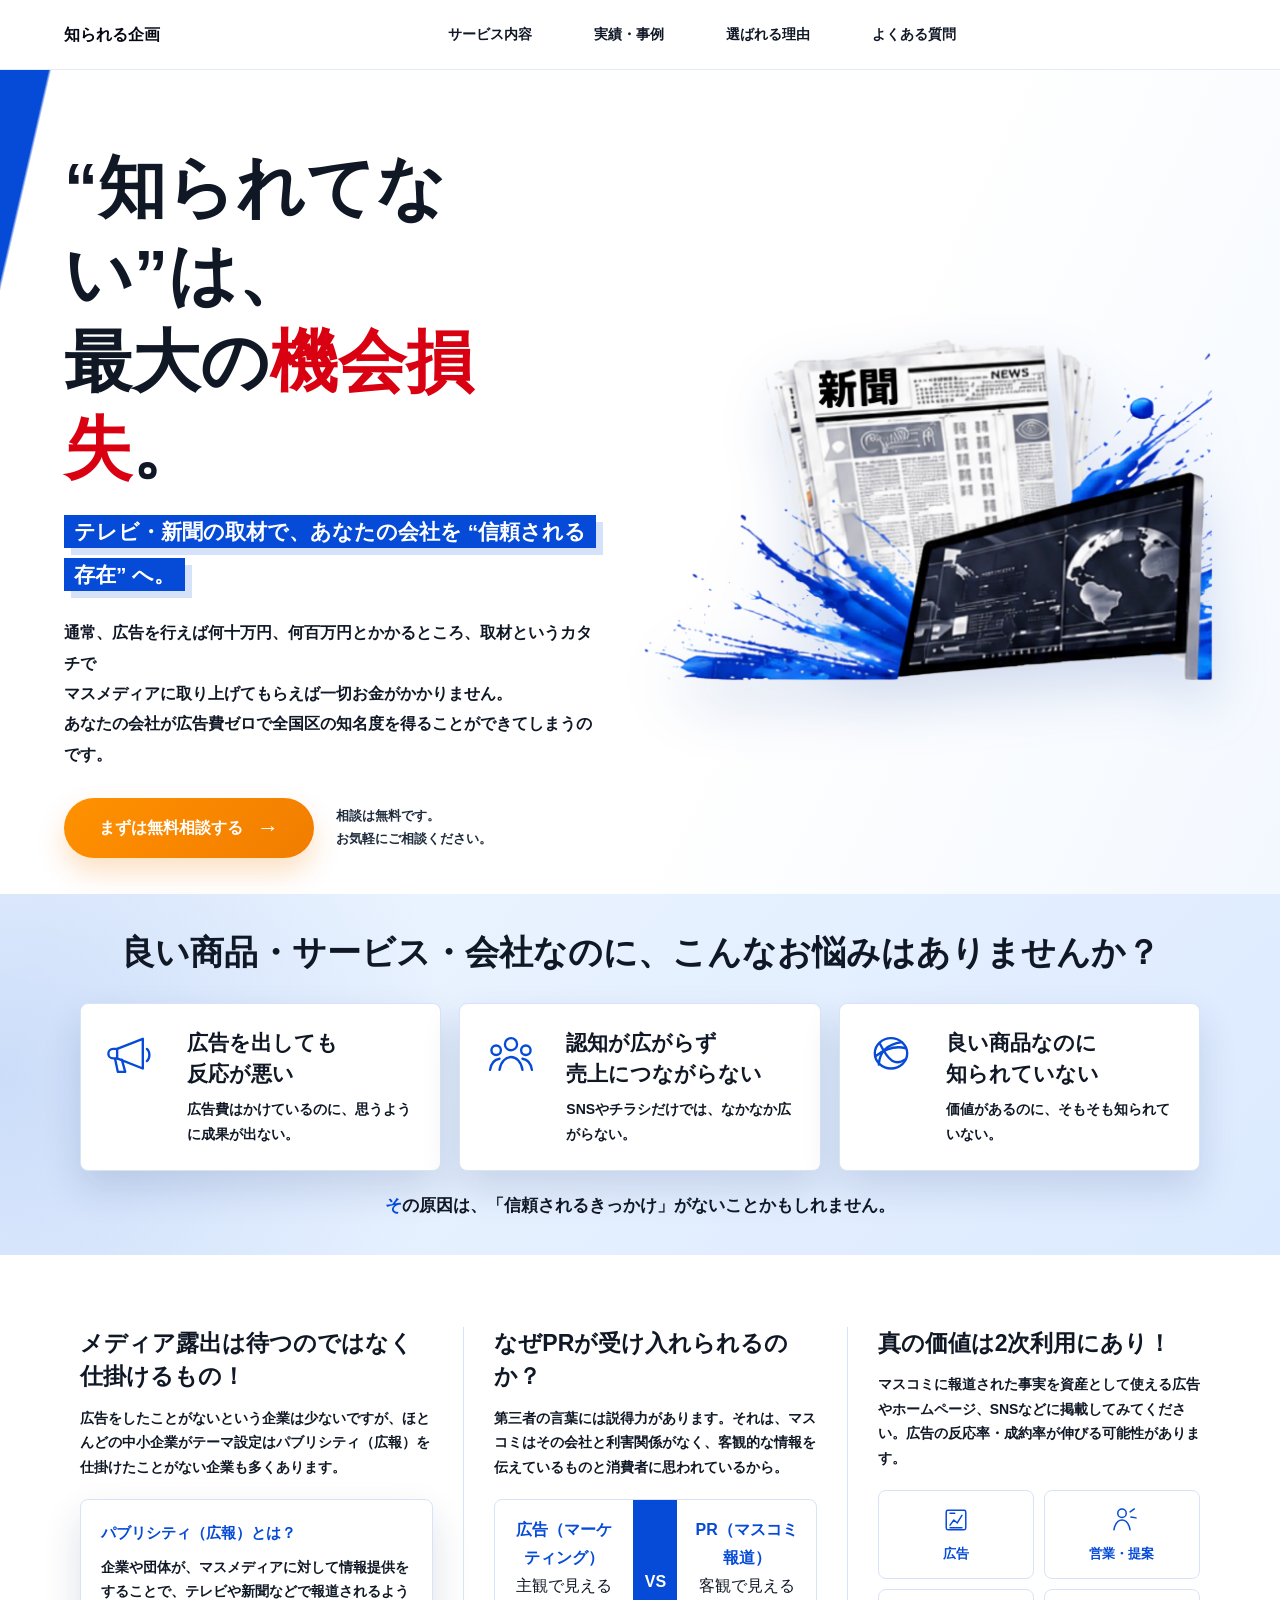
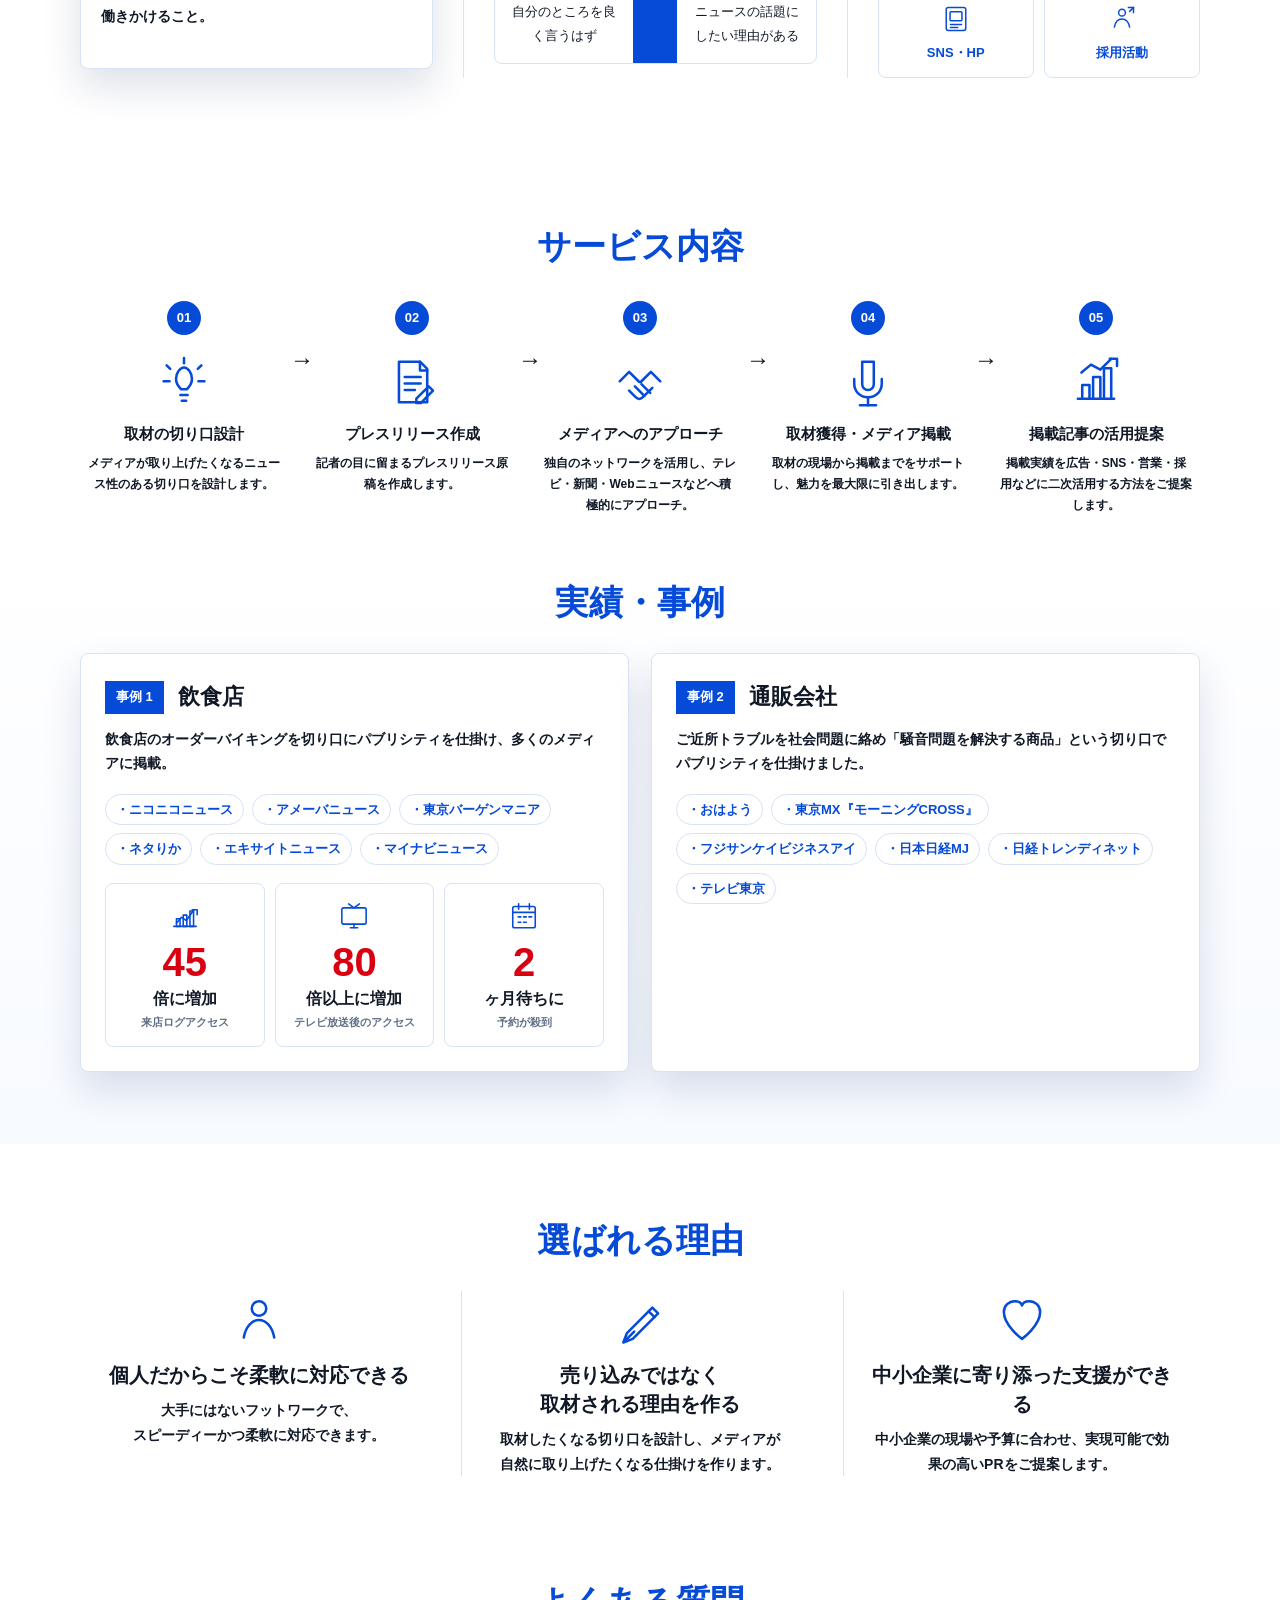
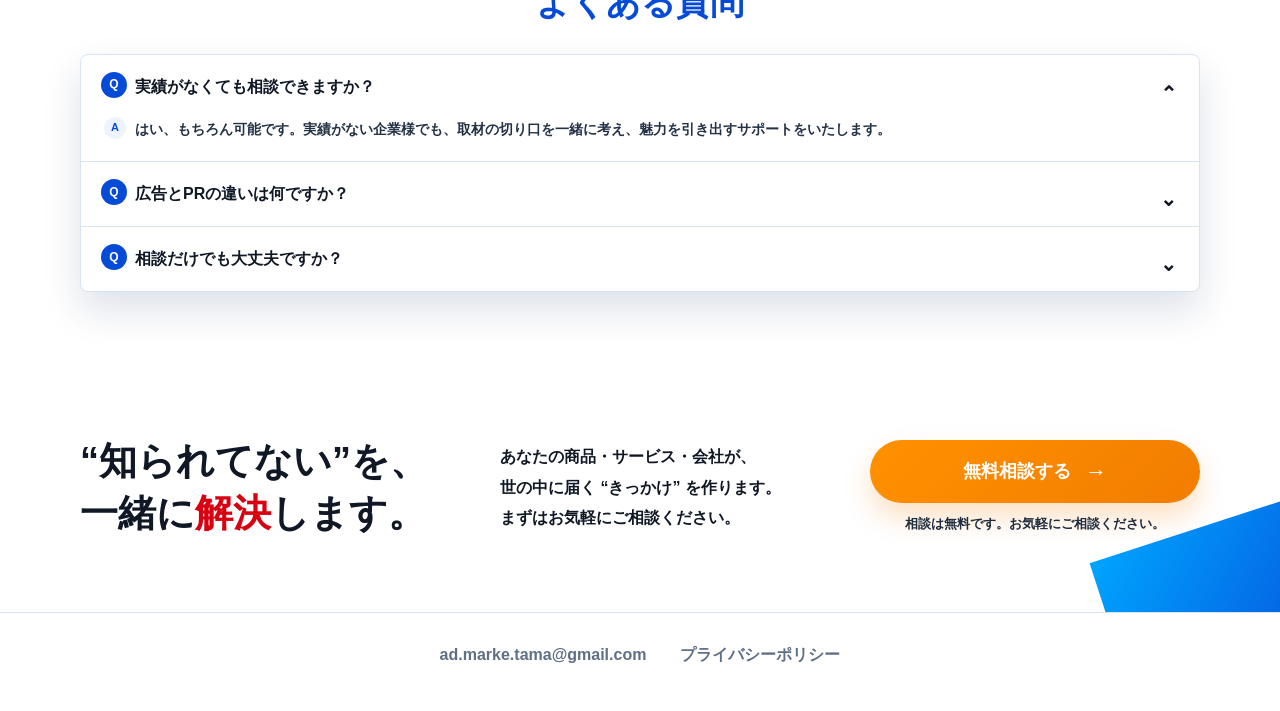
==== commit 3674c127: "Add files via upload" ====
--- a/index.html
+++ b/index.html
@@ -1235,7 +1235,7 @@
           </div>
         </div>
         <div class="hero-visual" aria-hidden="true">
-          <img src="assets/fv-tv-newspaper-transparent.png?v=2" alt="">
+          <img src="fv-tv-newspaper-transparent.png" alt="">
         </div>
       </section>
 
@@ -1244,17 +1244,17 @@
           <h2>良い商品・サービス・会社なのに、こんなお悩みはありませんか？</h2>
           <div class="problem-grid">
             <article class="problem-card">
-              <img class="asset-icon" src="downloadable-assets/icons/problem_megaphone.svg" alt="">
+              <img class="asset-icon" src="problem_megaphone.svg" alt="">
               <h3>広告を出しても<br>反応が悪い</h3>
               <p>広告費はかけているのに、思うように成果が出ない。</p>
             </article>
             <article class="problem-card">
-              <img class="asset-icon" src="downloadable-assets/icons/problem_people.svg" alt="">
+              <img class="asset-icon" src="problem_people.svg" alt="">
               <h3>認知が広がらず<br>売上につながらない</h3>
               <p>SNSやチラシだけでは、なかなか広がらない。</p>
             </article>
             <article class="problem-card">
-              <img class="asset-icon" src="downloadable-assets/icons/problem_scribble.svg" alt="">
+              <img class="asset-icon" src="problem_scribble.svg" alt="">
               <h3>良い商品なのに<br>知られていない</h3>
               <p>価値があるのに、そもそも知られていない。</p>
             </article>
@@ -1294,10 +1294,10 @@
             <h2>真の価値は2次利用にあり！</h2>
             <p>マスコミに報道された事実を資産として使える広告やホームページ、SNSなどに掲載してみてください。広告の反応率・成約率が伸びる可能性があります。</p>
             <div class="reuse-grid">
-              <span><img src="downloadable-assets/icons/reuse_ad.svg" alt="">広告</span>
-              <span><img src="downloadable-assets/icons/reuse_sales.svg" alt="">営業・提案</span>
-              <span><img src="downloadable-assets/icons/reuse_sns_hp.svg" alt="">SNS・HP</span>
-              <span><img src="downloadable-assets/icons/reuse_recruit.svg" alt="">採用活動</span>
+              <span><img src="reuse_ad.svg" alt="">広告</span>
+              <span><img src="reuse_sales.svg" alt="">営業・提案</span>
+              <span><img src="reuse_sns_hp.svg" alt="">SNS・HP</span>
+              <span><img src="reuse_recruit.svg" alt="">採用活動</span>
             </div>
           </article>
         </div>
@@ -1307,11 +1307,11 @@
         <div class="container">
           <h2 class="section-title">サービス内容</h2>
           <ol class="service-steps">
-            <li><span>01</span><img class="service-icon" src="downloadable-assets/icons/service_lightbulb.svg" alt=""><h3>取材の切り口設計</h3><p>メディアが取り上げたくなるニュース性のある切り口を設計します。</p></li>
-            <li><span>02</span><img class="service-icon" src="downloadable-assets/icons/service_press_release.svg" alt=""><h3>プレスリリース作成</h3><p>記者の目に留まるプレスリリース原稿を作成します。</p></li>
-            <li><span>03</span><img class="service-icon" src="downloadable-assets/icons/service_handshake.svg" alt=""><h3>メディアへのアプローチ</h3><p>独自のネットワークを活用し、テレビ・新聞・Webニュースなどへ積極的にアプローチ。</p></li>
-            <li><span>04</span><img class="service-icon" src="downloadable-assets/icons/service_microphone.svg" alt=""><h3>取材獲得・メディア掲載</h3><p>取材の現場から掲載までをサポートし、魅力を最大限に引き出します。</p></li>
-            <li><span>05</span><img class="service-icon" src="downloadable-assets/icons/service_chart.svg" alt=""><h3>掲載記事の活用提案</h3><p>掲載実績を広告・SNS・営業・採用などに二次活用する方法をご提案します。</p></li>
+            <li><span>01</span><img class="service-icon" src="service_lightbulb.svg" alt=""><h3>取材の切り口設計</h3><p>メディアが取り上げたくなるニュース性のある切り口を設計します。</p></li>
+            <li><span>02</span><img class="service-icon" src="service_press_release.svg" alt=""><h3>プレスリリース作成</h3><p>記者の目に留まるプレスリリース原稿を作成します。</p></li>
+            <li><span>03</span><img class="service-icon" src="service_handshake.svg" alt=""><h3>メディアへのアプローチ</h3><p>独自のネットワークを活用し、テレビ・新聞・Webニュースなどへ積極的にアプローチ。</p></li>
+            <li><span>04</span><img class="service-icon" src="service_microphone.svg" alt=""><h3>取材獲得・メディア掲載</h3><p>取材の現場から掲載までをサポートし、魅力を最大限に引き出します。</p></li>
+            <li><span>05</span><img class="service-icon" src="service_chart.svg" alt=""><h3>掲載記事の活用提案</h3><p>掲載実績を広告・SNS・営業・採用などに二次活用する方法をご提案します。</p></li>
           </ol>
         </div>
       </section>
@@ -1327,9 +1327,9 @@
                 <span>ニコニコニュース</span><span>アメーバニュース</span><span>東京バーゲンマニア</span><span>ネタりか</span><span>エキサイトニュース</span><span>マイナビニュース</span>
               </div>
               <div class="stats-grid">
-                <div><img src="downloadable-assets/icons/stats_growth.svg" alt=""><b>45</b><strong>倍に増加</strong><small>来店ログアクセス</small></div>
-                <div><img src="downloadable-assets/icons/stats_tv.svg" alt=""><b>80</b><strong>倍以上に増加</strong><small>テレビ放送後のアクセス</small></div>
-                <div><img src="downloadable-assets/icons/stats_calendar.svg" alt=""><b>2</b><strong>ヶ月待ちに</strong><small>予約が殺到</small></div>
+                <div><img src="stats_growth.svg" alt=""><b>45</b><strong>倍に増加</strong><small>来店ログアクセス</small></div>
+                <div><img src="stats_tv.svg" alt=""><b>80</b><strong>倍以上に増加</strong><small>テレビ放送後のアクセス</small></div>
+                <div><img src="stats_calendar.svg" alt=""><b>2</b><strong>ヶ月待ちに</strong><small>予約が殺到</small></div>
               </div>
             </article>
             <article class="case-card">
@@ -1347,9 +1347,9 @@
         <div class="container">
           <h2 class="section-title">選ばれる理由</h2>
           <div class="reason-grid">
-            <article><img class="reason-icon" src="downloadable-assets/icons/reason_person.svg" alt=""><h3>個人だからこそ柔軟に対応できる</h3><p>大手にはないフットワークで、<br>スピーディーかつ柔軟に対応できます。</p></article>
-            <article><img class="reason-icon" src="downloadable-assets/icons/reason_pen.svg" alt=""><h3>売り込みではなく<br>取材される理由を作る</h3><p>取材したくなる切り口を設計し、メディアが<br>自然に取り上げたくなる仕掛けを作ります。</p></article>
-            <article><img class="reason-icon" src="downloadable-assets/icons/reason_heart.svg" alt=""><h3>中小企業に寄り添った支援ができる</h3><p>中小企業の現場や予算に合わせ、実現可能で効果の高いPRをご提案します。</p></article>
+            <article><img class="reason-icon" src="reason_person.svg" alt=""><h3>個人だからこそ柔軟に対応できる</h3><p>大手にはないフットワークで、<br>スピーディーかつ柔軟に対応できます。</p></article>
+            <article><img class="reason-icon" src="reason_pen.svg" alt=""><h3>売り込みではなく<br>取材される理由を作る</h3><p>取材したくなる切り口を設計し、メディアが<br>自然に取り上げたくなる仕掛けを作ります。</p></article>
+            <article><img class="reason-icon" src="reason_heart.svg" alt=""><h3>中小企業に寄り添った支援ができる</h3><p>中小企業の現場や予算に合わせ、実現可能で効果の高いPRをご提案します。</p></article>
           </div>
         </div>
       </section>
